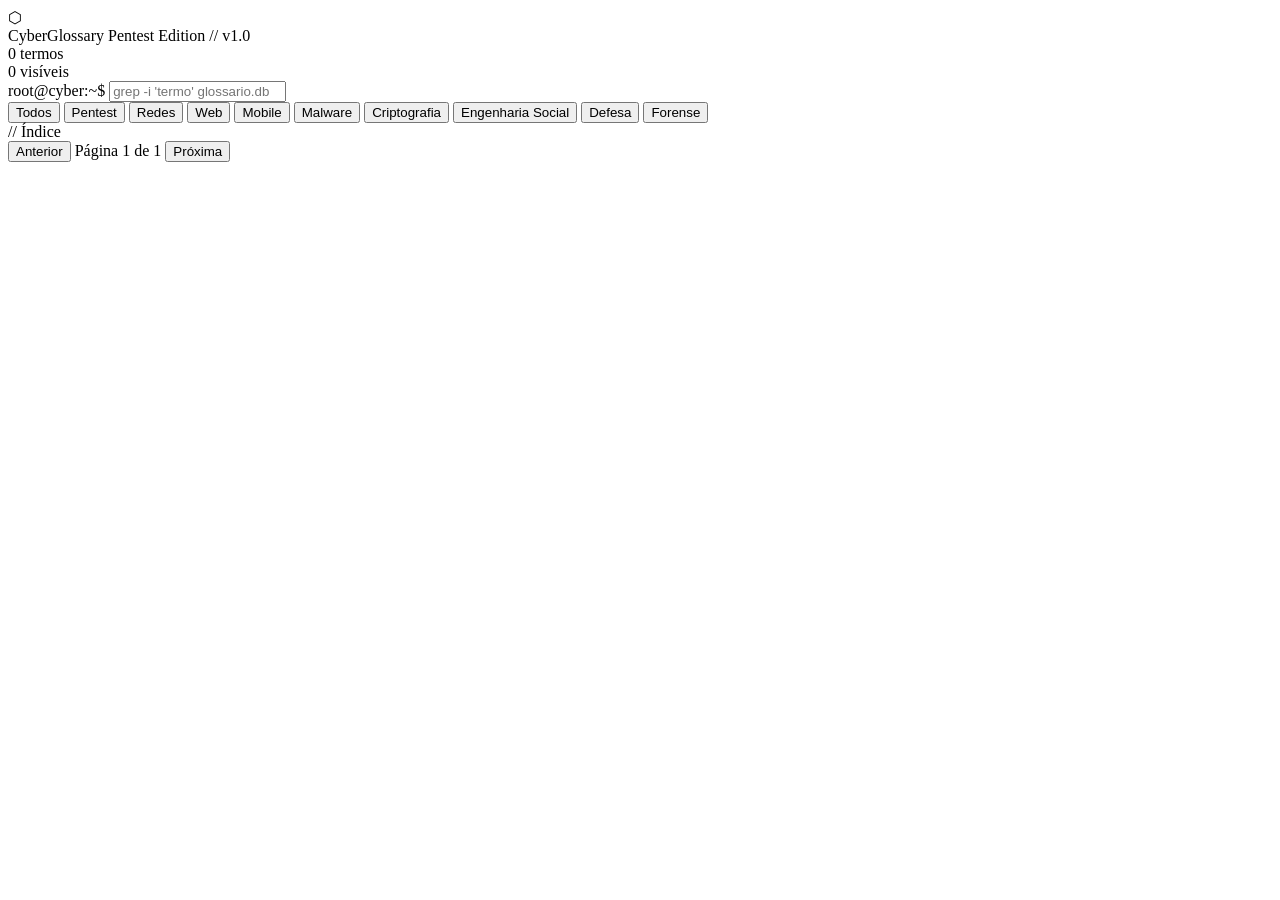
==== index.html @ d35398b7 "feat: add initial HTML structure for CyberGlossary Pentest Edition" ====
<!DOCTYPE html>
<html lang="pt-BR">

<head>
  <meta charset="UTF-8">
  <meta name="viewport" content="width=device-width, initial-scale=1.0">
  <title>Glossário Cyber // Pentest Edition</title>
  <link rel="stylesheet" href="assets/css/styles.css">
</head>

<body>

  <div class="header">
    <div class="header-top">
      <div class="logo">
        <div class="logo-icon">⬡</div>
        <div class="logo-text">
          <span class="logo-main">CyberGlossary</span>
          <span class="logo-sub">Pentest Edition // v1.0</span>
        </div>
      </div>
      <div class="stats">
        <div class="stat-item">
          <span class="stat-num" id="total-count">0</span>
          <span>termos</span>
        </div>
        <div class="stat-item">
          <span class="stat-num" id="visible-count">0</span>
          <span>visíveis</span>
        </div>
      </div>
    </div>
    <div class="search-bar">
      <span class="search-prompt">root@cyber:~$</span>
      <input type="text" class="search-input" id="searchInput" placeholder="grep -i 'termo' glossario.db"
        autocomplete="off" spellcheck="false">
      <span class="search-count" id="searchCount"></span>
    </div>
  </div>

  <div class="filters" id="filterBar">
    <button class="filter-btn active" data-filter="all">Todos</button>
    <button class="filter-btn" data-filter="pentest">Pentest</button>
    <button class="filter-btn" data-filter="network">Redes</button>
    <button class="filter-btn" data-filter="web">Web</button>
    <button class="filter-btn" data-filter="mobile">Mobile</button>
    <button class="filter-btn" data-filter="malware">Malware</button>
    <button class="filter-btn" data-filter="crypto">Criptografia</button>
    <button class="filter-btn" data-filter="social">Engenharia Social</button>
    <button class="filter-btn" data-filter="defense">Defesa</button>
    <button class="filter-btn" data-filter="forensics">Forense</button>
  </div>

  <div class="main">
    <div class="sidebar">
      <div class="sidebar-title">// Índice</div>
      <div id="letterIndex"></div>
    </div>
    <div class="content" id="glossaryContent"></div>
  </div>

  <div class="pagination" id="paginationBar">
    <button class="page-btn" id="prevPageBtn" type="button">Anterior</button>
    <span class="page-info" id="pageInfo">Página 1 de 1</span>
    <button class="page-btn" id="nextPageBtn" type="button">Próxima</button>
  </div>

  <script src="assets/js/app.js"></script>
</body>

</html>
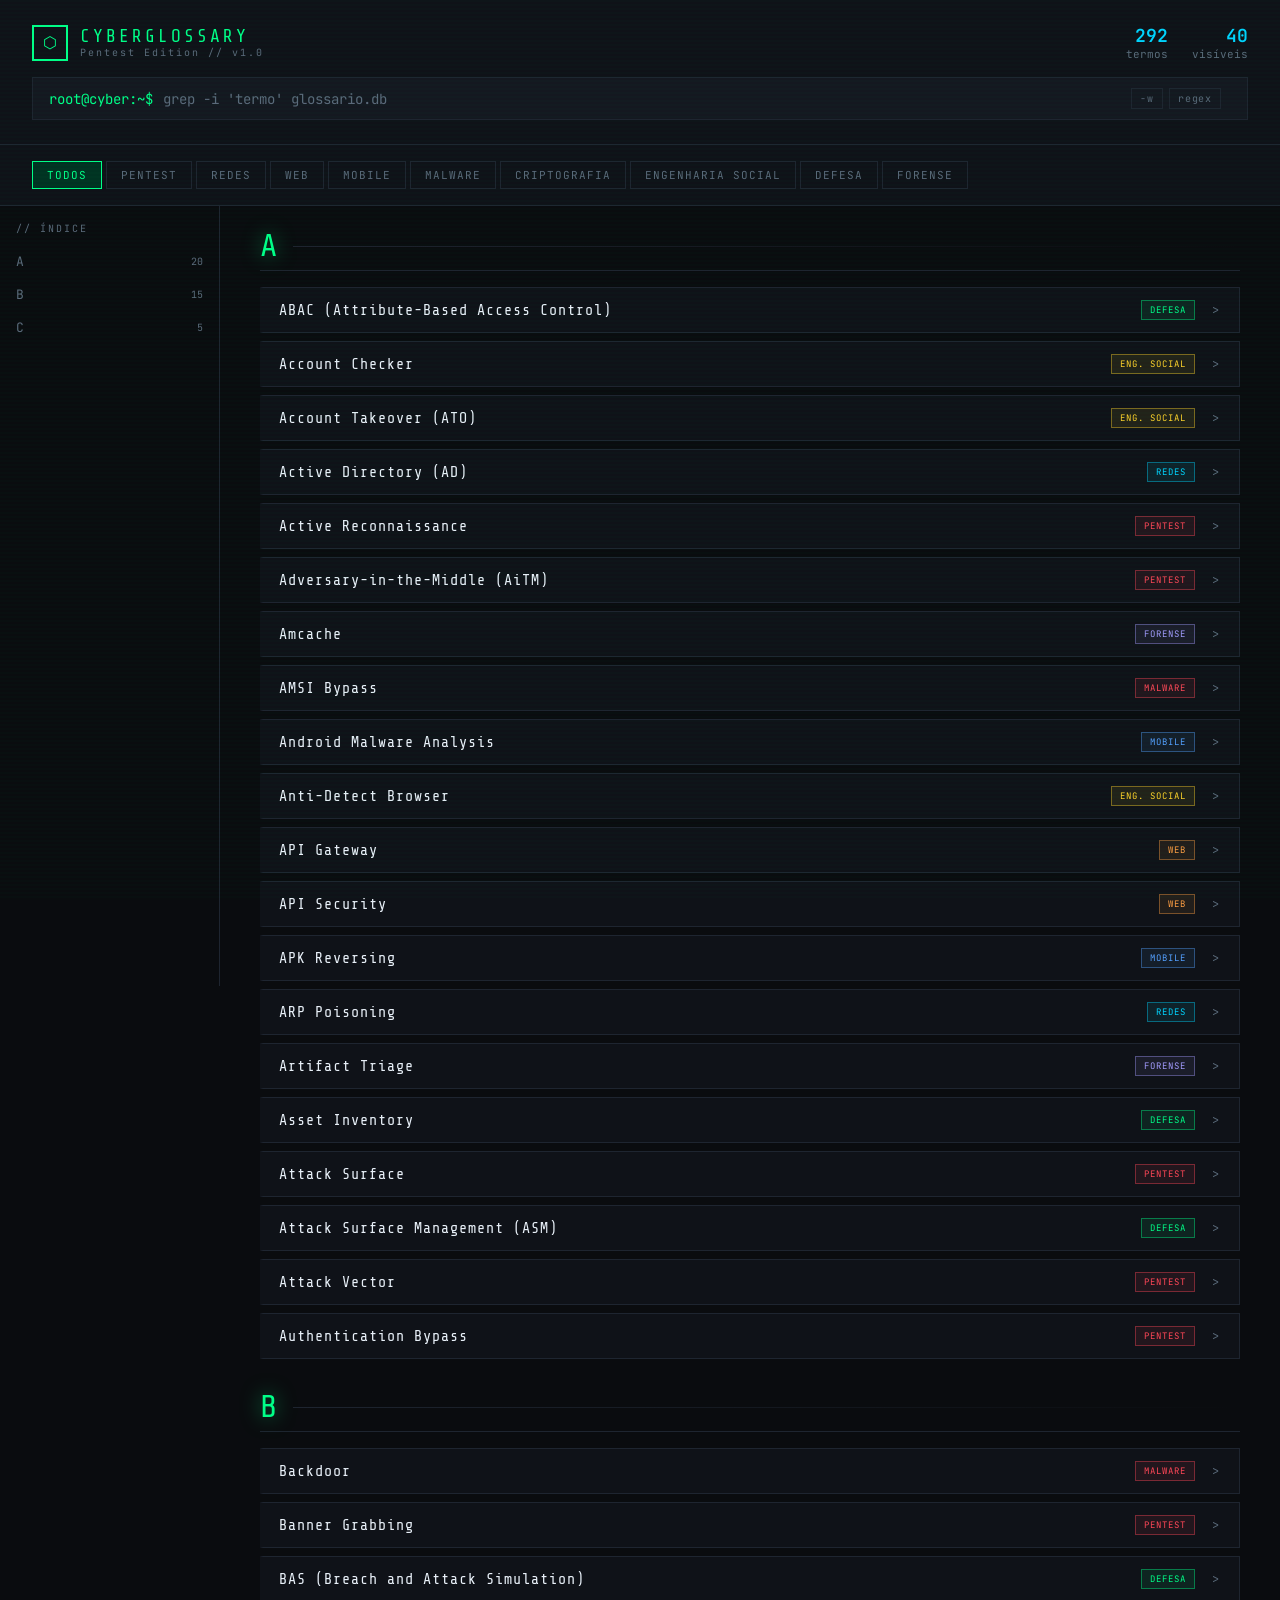
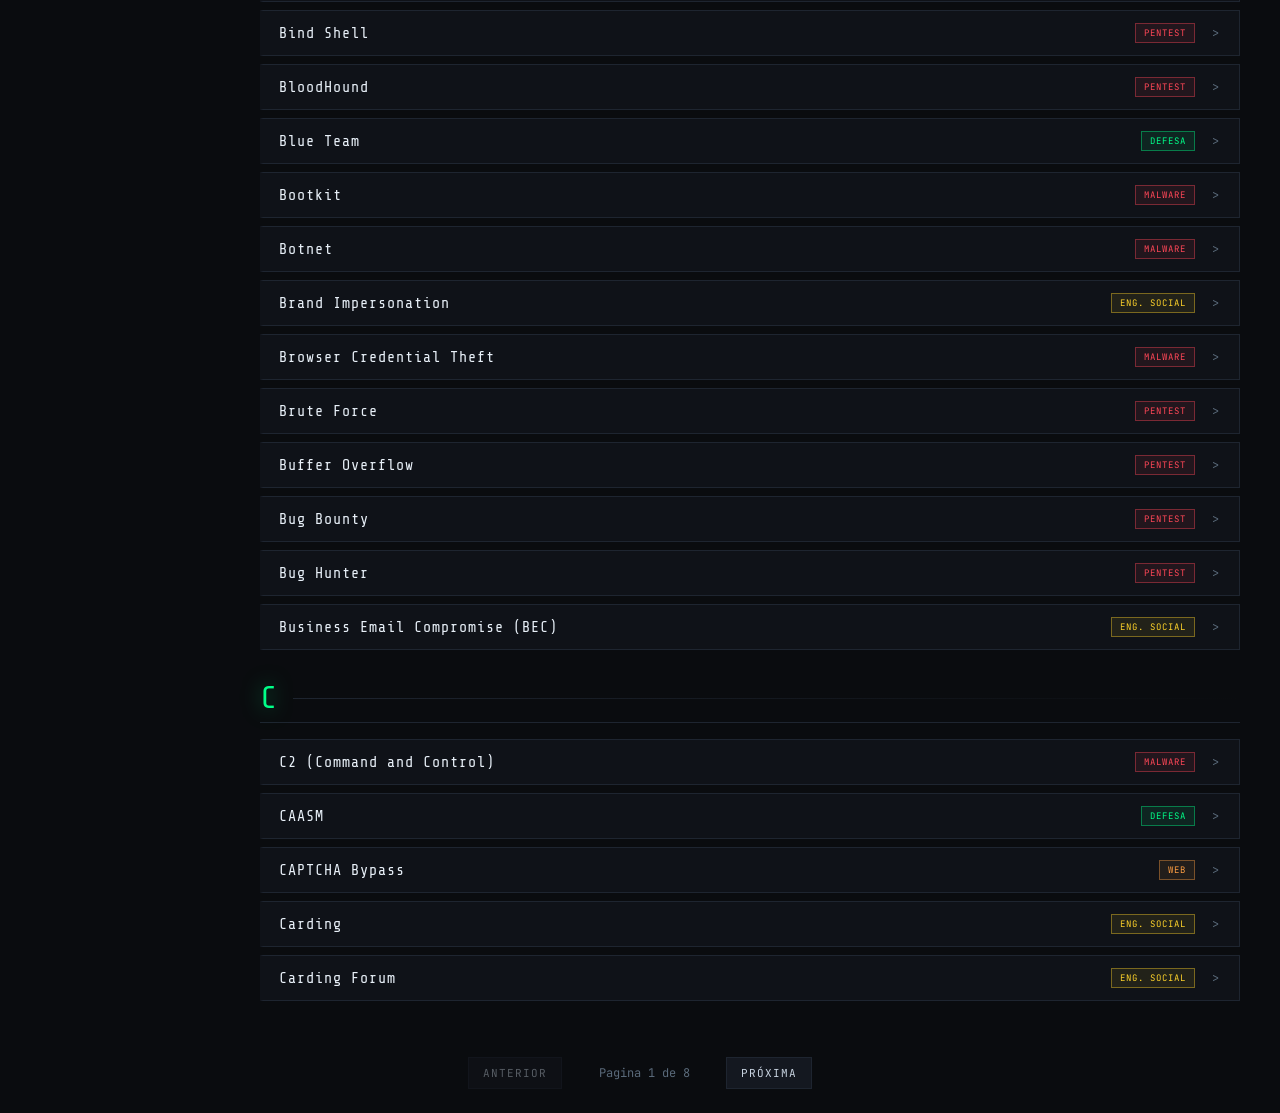
==== commit f6ac8e3f: "feat: add search options for word and regex toggles in search bar" ====
--- a/index.html
+++ b/index.html
@@ -34,6 +34,10 @@
       <span class="search-prompt">root@cyber:~$</span>
       <input type="text" class="search-input" id="searchInput" placeholder="grep -i 'termo' glossario.db"
         autocomplete="off" spellcheck="false">
+      <div class="search-options" id="searchOptions">
+        <button class="search-toggle" id="wordToggle" type="button">-w</button>
+        <button class="search-toggle" id="regexToggle" type="button">regex</button>
+      </div>
       <span class="search-count" id="searchCount"></span>
     </div>
   </div>
--- a/assets/css/styles.css
+++ b/assets/css/styles.css
@@ -0,0 +1,635 @@
+@import url('https://fonts.googleapis.com/css2?family=JetBrains+Mono:wght@300;400;600;700&family=Share+Tech+Mono&display=swap');
+
+:root {
+    --bg: #0a0c0f;
+    --bg2: #0f1218;
+    --bg3: #141820;
+    --border: #1e2530;
+    --green: #00ff88;
+    --green-dim: #00cc6a;
+    --green-dark: #003322;
+    --cyan: #00d4ff;
+    --red: #ff4757;
+    --yellow: #ffd32a;
+    --purple: #9c88ff;
+    --text: #c8d3e0;
+    --text-dim: #5a6a7a;
+    --text-bright: #e8f0f8;
+}
+
+* {
+    margin: 0;
+    padding: 0;
+    box-sizing: border-box;
+}
+
+body {
+    background: var(--bg);
+    color: var(--text);
+    font-family: 'JetBrains Mono', monospace;
+    min-height: 100vh;
+    overflow-x: hidden;
+}
+
+/* Scanline overlay */
+body::before {
+    content: '';
+    position: fixed;
+    top: 0;
+    left: 0;
+    right: 0;
+    bottom: 0;
+    background: repeating-linear-gradient(0deg,
+            transparent,
+            transparent 2px,
+            rgba(0, 255, 136, 0.015) 2px,
+            rgba(0, 255, 136, 0.015) 4px);
+    pointer-events: none;
+    z-index: 100;
+}
+
+/* Header */
+.header {
+    border-bottom: 1px solid var(--border);
+    padding: 24px 32px;
+    background: var(--bg2);
+    position: sticky;
+    top: 0;
+    z-index: 50;
+}
+
+.header-top {
+    display: flex;
+    align-items: center;
+    justify-content: space-between;
+    margin-bottom: 16px;
+}
+
+.logo {
+    display: flex;
+    align-items: center;
+    gap: 12px;
+}
+
+.logo-icon {
+    width: 36px;
+    height: 36px;
+    border: 2px solid var(--green);
+    display: flex;
+    align-items: center;
+    justify-content: center;
+    font-size: 16px;
+    color: var(--green);
+    animation: pulse 2s infinite;
+}
+
+@keyframes pulse {
+
+    0%,
+    100% {
+        box-shadow: 0 0 8px var(--green);
+    }
+
+    50% {
+        box-shadow: 0 0 20px var(--green), 0 0 40px rgba(0, 255, 136, 0.3);
+    }
+}
+
+.logo-text {
+    display: flex;
+    flex-direction: column;
+}
+
+.logo-main {
+    font-family: 'Share Tech Mono', monospace;
+    font-size: 18px;
+    color: var(--green);
+    letter-spacing: 3px;
+    text-transform: uppercase;
+}
+
+.logo-sub {
+    font-size: 10px;
+    color: var(--text-dim);
+    letter-spacing: 2px;
+}
+
+.stats {
+    display: flex;
+    gap: 24px;
+    font-size: 11px;
+    color: var(--text-dim);
+}
+
+.stat-item {
+    display: flex;
+    flex-direction: column;
+    align-items: flex-end;
+}
+
+.stat-num {
+    font-size: 18px;
+    color: var(--cyan);
+    font-weight: 600;
+}
+
+/* Search */
+.search-bar {
+    display: flex;
+    align-items: center;
+    background: var(--bg3);
+    border: 1px solid var(--border);
+    padding: 10px 16px;
+    gap: 10px;
+    transition: border-color 0.2s;
+}
+
+.search-bar:focus-within {
+    border-color: var(--green);
+    box-shadow: 0 0 12px rgba(0, 255, 136, 0.15);
+}
+
+.search-prompt {
+    color: var(--green);
+    font-size: 14px;
+    white-space: nowrap;
+}
+
+.search-input {
+    background: none;
+    border: none;
+    outline: none;
+    color: var(--text-bright);
+    font-family: 'JetBrains Mono', monospace;
+    font-size: 14px;
+    flex: 1;
+    caret-color: var(--green);
+}
+
+.search-input::placeholder {
+    color: var(--text-dim);
+}
+
+.search-count {
+    font-size: 11px;
+    color: var(--text-dim);
+    white-space: nowrap;
+}
+
+.search-options {
+    display: flex;
+    align-items: center;
+    gap: 6px;
+}
+
+.search-toggle {
+    background: transparent;
+    border: 1px solid var(--border);
+    color: var(--text-dim);
+    font-family: 'JetBrains Mono', monospace;
+    font-size: 10px;
+    letter-spacing: 0.8px;
+    padding: 3px 8px;
+    cursor: pointer;
+    transition: all 0.15s;
+}
+
+.search-toggle:hover {
+    border-color: var(--green-dim);
+    color: var(--green-dim);
+}
+
+.search-toggle.active {
+    border-color: var(--green);
+    color: var(--green);
+    background: rgba(0, 255, 136, 0.08);
+}
+
+/* Filter tabs */
+.filters {
+    display: flex;
+    gap: 4px;
+    padding: 16px 32px;
+    background: var(--bg2);
+    border-bottom: 1px solid var(--border);
+    flex-wrap: wrap;
+}
+
+.filter-btn {
+    background: none;
+    border: 1px solid var(--border);
+    color: var(--text-dim);
+    font-family: 'JetBrains Mono', monospace;
+    font-size: 11px;
+    padding: 6px 14px;
+    cursor: pointer;
+    letter-spacing: 1px;
+    text-transform: uppercase;
+    transition: all 0.15s;
+}
+
+.filter-btn:hover {
+    border-color: var(--green-dim);
+    color: var(--green-dim);
+}
+
+.filter-btn.active {
+    background: var(--green-dark);
+    border-color: var(--green);
+    color: var(--green);
+}
+
+/* Main content */
+.main {
+    display: grid;
+    grid-template-columns: 220px 1fr;
+    min-height: calc(100vh - 160px);
+}
+
+/* Sidebar index */
+.sidebar {
+    border-right: 1px solid var(--border);
+    padding: 16px 0;
+    position: sticky;
+    top: 120px;
+    height: calc(100vh - 120px);
+    overflow-y: auto;
+    scrollbar-width: thin;
+    scrollbar-color: var(--border) transparent;
+}
+
+.sidebar-title {
+    font-size: 10px;
+    color: var(--text-dim);
+    letter-spacing: 2px;
+    padding: 0 16px 12px;
+    text-transform: uppercase;
+}
+
+.letter-group {
+    margin-bottom: 4px;
+}
+
+.letter-link {
+    display: flex;
+    align-items: center;
+    justify-content: space-between;
+    padding: 6px 16px;
+    font-size: 13px;
+    color: var(--text-dim);
+    text-decoration: none;
+    cursor: pointer;
+    transition: all 0.15s;
+}
+
+.letter-link:hover,
+.letter-link.active {
+    color: var(--green);
+    background: rgba(0, 255, 136, 0.05);
+    padding-left: 20px;
+}
+
+.letter-link .count {
+    font-size: 10px;
+    color: var(--text-dim);
+}
+
+/* Content area */
+.content {
+    padding: 24px 40px;
+    overflow-y: auto;
+}
+
+/* Letter section */
+.letter-section {
+    margin-bottom: 32px;
+}
+
+.letter-header {
+    display: flex;
+    align-items: center;
+    gap: 16px;
+    margin-bottom: 16px;
+    padding-bottom: 8px;
+    border-bottom: 1px solid var(--border);
+}
+
+.letter-char {
+    font-family: 'Share Tech Mono', monospace;
+    font-size: 32px;
+    color: var(--green);
+    line-height: 1;
+    text-shadow: 0 0 20px rgba(0, 255, 136, 0.5);
+}
+
+.letter-line {
+    flex: 1;
+    height: 1px;
+    background: linear-gradient(90deg, var(--border), transparent);
+}
+
+/* Term card */
+.term-card {
+    background: var(--bg2);
+    border: 1px solid var(--border);
+    border-left: 3px solid transparent;
+    margin-bottom: 8px;
+    transition: all 0.2s;
+    cursor: pointer;
+}
+
+.term-card:hover {
+    border-left-color: var(--green);
+    background: var(--bg3);
+    transform: translateX(2px);
+}
+
+.term-card.expanded {
+    border-left-color: var(--cyan);
+    border-color: rgba(0, 212, 255, 0.3);
+}
+
+.term-header {
+    display: flex;
+    align-items: center;
+    padding: 12px 16px;
+    gap: 12px;
+}
+
+.term-name {
+    font-family: 'Share Tech Mono', monospace;
+    font-size: 15px;
+    color: var(--text-bright);
+    flex: 1;
+    letter-spacing: 1px;
+}
+
+.term-name mark {
+    background: rgba(0, 255, 136, 0.25);
+    color: var(--green);
+    padding: 0 2px;
+}
+
+.term-tag {
+    font-size: 9px;
+    padding: 3px 8px;
+    letter-spacing: 1px;
+    text-transform: uppercase;
+    border: 1px solid;
+}
+
+.tag-pentest {
+    color: var(--red);
+    border-color: rgba(255, 71, 87, 0.4);
+    background: rgba(255, 71, 87, 0.08);
+}
+
+.tag-network {
+    color: var(--cyan);
+    border-color: rgba(0, 212, 255, 0.4);
+    background: rgba(0, 212, 255, 0.08);
+}
+
+.tag-crypto {
+    color: var(--purple);
+    border-color: rgba(156, 136, 255, 0.4);
+    background: rgba(156, 136, 255, 0.08);
+}
+
+.tag-malware {
+    color: var(--red);
+    border-color: rgba(255, 71, 87, 0.4);
+    background: rgba(255, 71, 87, 0.08);
+}
+
+.tag-social {
+    color: var(--yellow);
+    border-color: rgba(255, 211, 42, 0.4);
+    background: rgba(255, 211, 42, 0.08);
+}
+
+.tag-defense {
+    color: var(--green);
+    border-color: rgba(0, 255, 136, 0.4);
+    background: rgba(0, 255, 136, 0.08);
+}
+
+.tag-web {
+    color: #ff9f43;
+    border-color: rgba(255, 159, 67, 0.4);
+    background: rgba(255, 159, 67, 0.08);
+}
+
+.tag-mobile {
+    color: #54a0ff;
+    border-color: rgba(84, 160, 255, 0.4);
+    background: rgba(84, 160, 255, 0.08);
+}
+
+.tag-forensics {
+    color: #a29bfe;
+    border-color: rgba(162, 155, 254, 0.4);
+    background: rgba(162, 155, 254, 0.08);
+}
+
+.term-toggle {
+    color: var(--text-dim);
+    font-size: 12px;
+    transition: transform 0.2s;
+    width: 16px;
+    text-align: center;
+}
+
+.term-card.expanded .term-toggle {
+    transform: rotate(90deg);
+    color: var(--cyan);
+}
+
+.term-body {
+    display: none;
+    padding: 0 16px 14px 16px;
+    border-top: 1px solid var(--border);
+    margin-top: 0;
+}
+
+.term-card.expanded .term-body {
+    display: block;
+}
+
+.term-def {
+    font-size: 13px;
+    color: var(--text);
+    line-height: 1.7;
+    padding-top: 12px;
+}
+
+.term-def .highlight {
+    color: var(--green-dim);
+}
+
+.term-def .cmd {
+    font-family: 'Share Tech Mono', monospace;
+    background: rgba(0, 0, 0, 0.4);
+    border: 1px solid var(--border);
+    padding: 1px 6px;
+    font-size: 12px;
+    color: var(--cyan);
+}
+
+.term-tools {
+    margin-top: 12px;
+    padding-top: 10px;
+    border-top: 1px dashed rgba(0, 212, 255, 0.25);
+}
+
+.tools-label {
+    color: var(--text-dim);
+    font-size: 11px;
+    margin-right: 8px;
+    letter-spacing: 0.5px;
+}
+
+/* Empty state */
+.empty-state {
+    text-align: center;
+    padding: 80px 20px;
+    color: var(--text-dim);
+}
+
+.empty-state .code {
+    font-size: 48px;
+    color: var(--border);
+    margin-bottom: 16px;
+}
+
+.empty-state p {
+    font-size: 13px;
+}
+
+.pagination {
+    display: flex;
+    align-items: center;
+    justify-content: center;
+    gap: 12px;
+    padding: 0 32px 24px;
+}
+
+.page-btn {
+    background: var(--bg3);
+    border: 1px solid var(--border);
+    color: var(--text);
+    font-family: 'JetBrains Mono', monospace;
+    font-size: 11px;
+    letter-spacing: 1px;
+    text-transform: uppercase;
+    padding: 8px 14px;
+    cursor: pointer;
+    transition: all 0.15s;
+}
+
+.page-btn:hover:not(:disabled) {
+    border-color: var(--green-dim);
+    color: var(--green);
+}
+
+.page-btn:disabled {
+    opacity: 0.4;
+    cursor: not-allowed;
+}
+
+.page-info {
+    min-width: 140px;
+    text-align: center;
+    color: var(--text-dim);
+    font-size: 12px;
+}
+
+/* Scrollbar */
+::-webkit-scrollbar {
+    width: 6px;
+}
+
+::-webkit-scrollbar-track {
+    background: transparent;
+}
+
+::-webkit-scrollbar-thumb {
+    background: var(--border);
+    border-radius: 3px;
+}
+
+::-webkit-scrollbar-thumb:hover {
+    background: var(--text-dim);
+}
+
+/* Animations */
+.term-card {
+    animation: fadeIn 0.3s ease;
+}
+
+@keyframes fadeIn {
+    from {
+        opacity: 0;
+        transform: translateX(-8px);
+    }
+
+    to {
+        opacity: 1;
+        transform: translateX(0);
+    }
+}
+
+.hidden {
+    display: none !important;
+}
+
+@media (max-width: 768px) {
+    .main {
+        grid-template-columns: 1fr;
+    }
+
+    .sidebar {
+        display: none;
+    }
+
+    .content {
+        padding: 16px;
+    }
+
+    .header {
+        padding: 16px;
+    }
+
+    .filters {
+        padding: 12px 16px;
+    }
+
+    .stats {
+        display: none;
+    }
+
+    .search-bar {
+        flex-wrap: wrap;
+        row-gap: 8px;
+    }
+
+    .search-options {
+        order: 3;
+        width: 100%;
+    }
+
+    .pagination {
+        padding: 0 16px 16px;
+        gap: 8px;
+    }
+
+    .page-btn {
+        padding: 7px 10px;
+        font-size: 10px;
+    }
+
+    .page-info {
+        min-width: 120px;
+        font-size: 11px;
+    }
+}
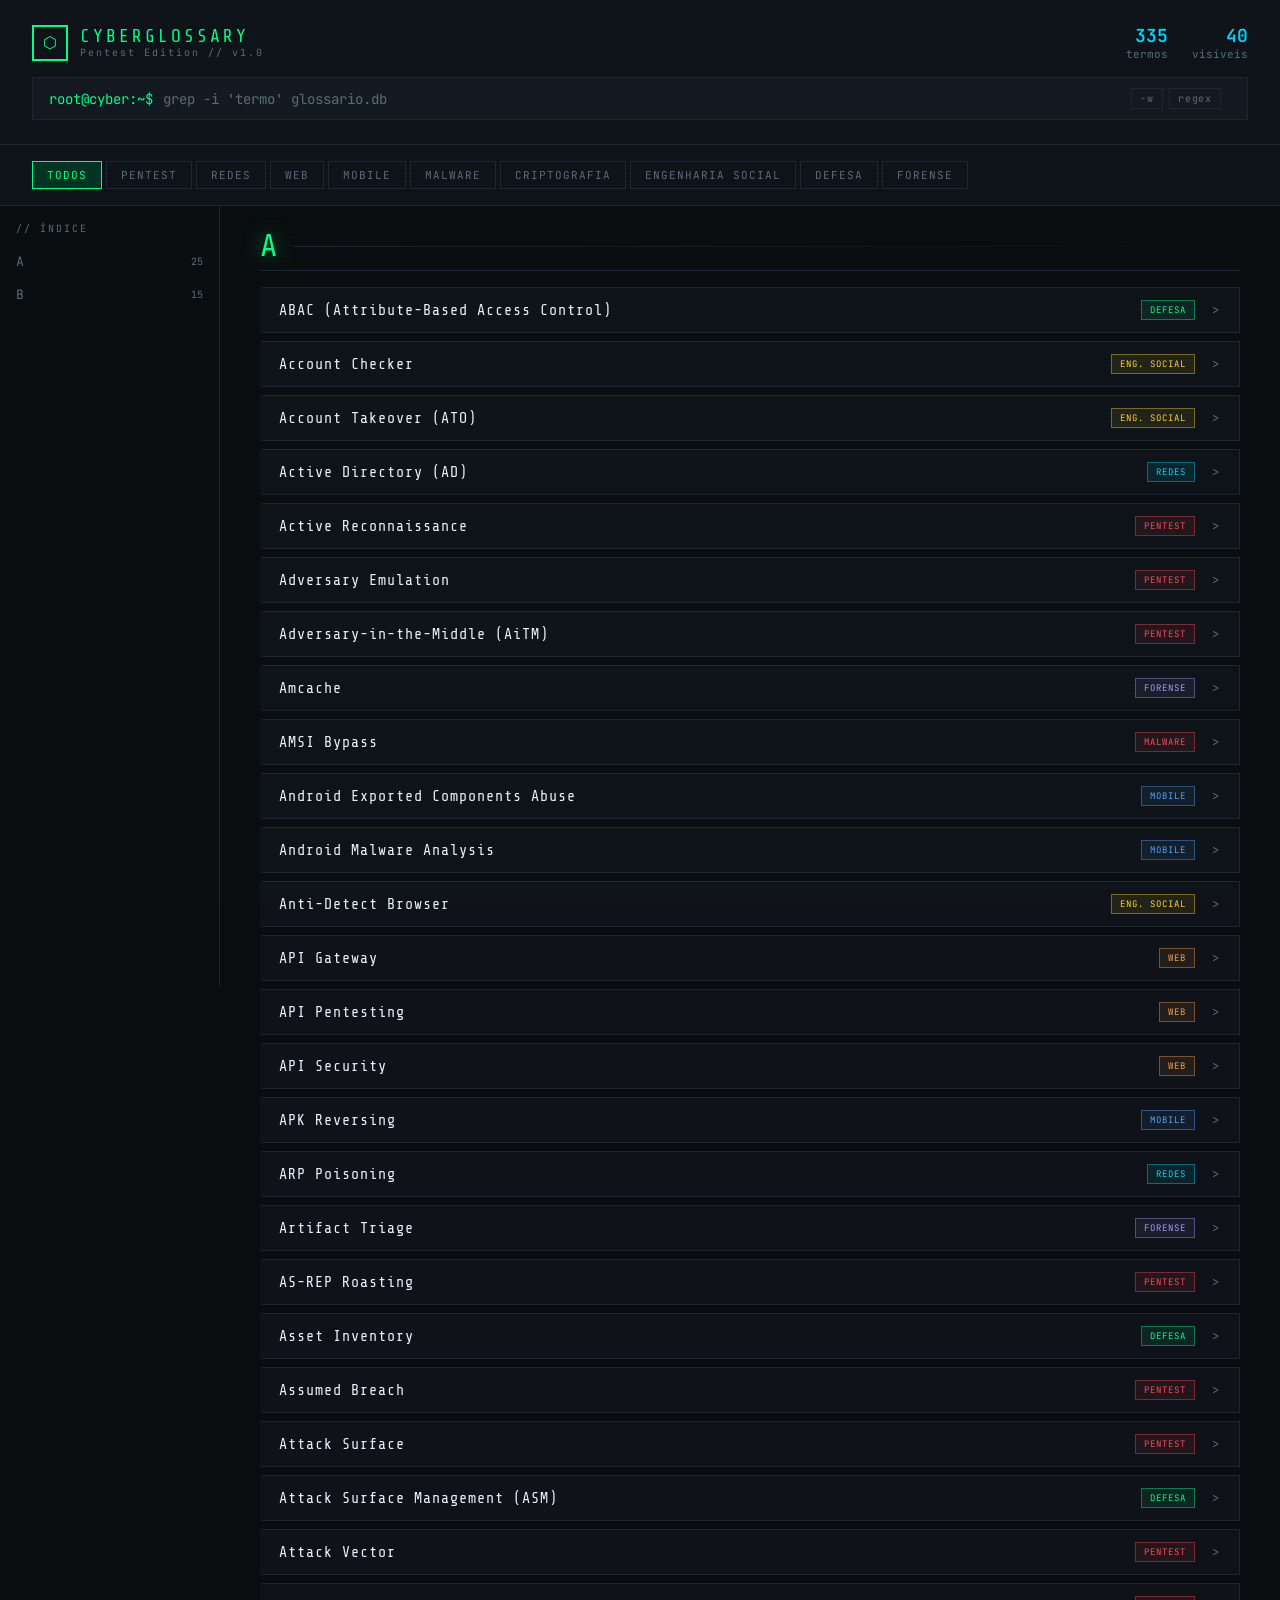
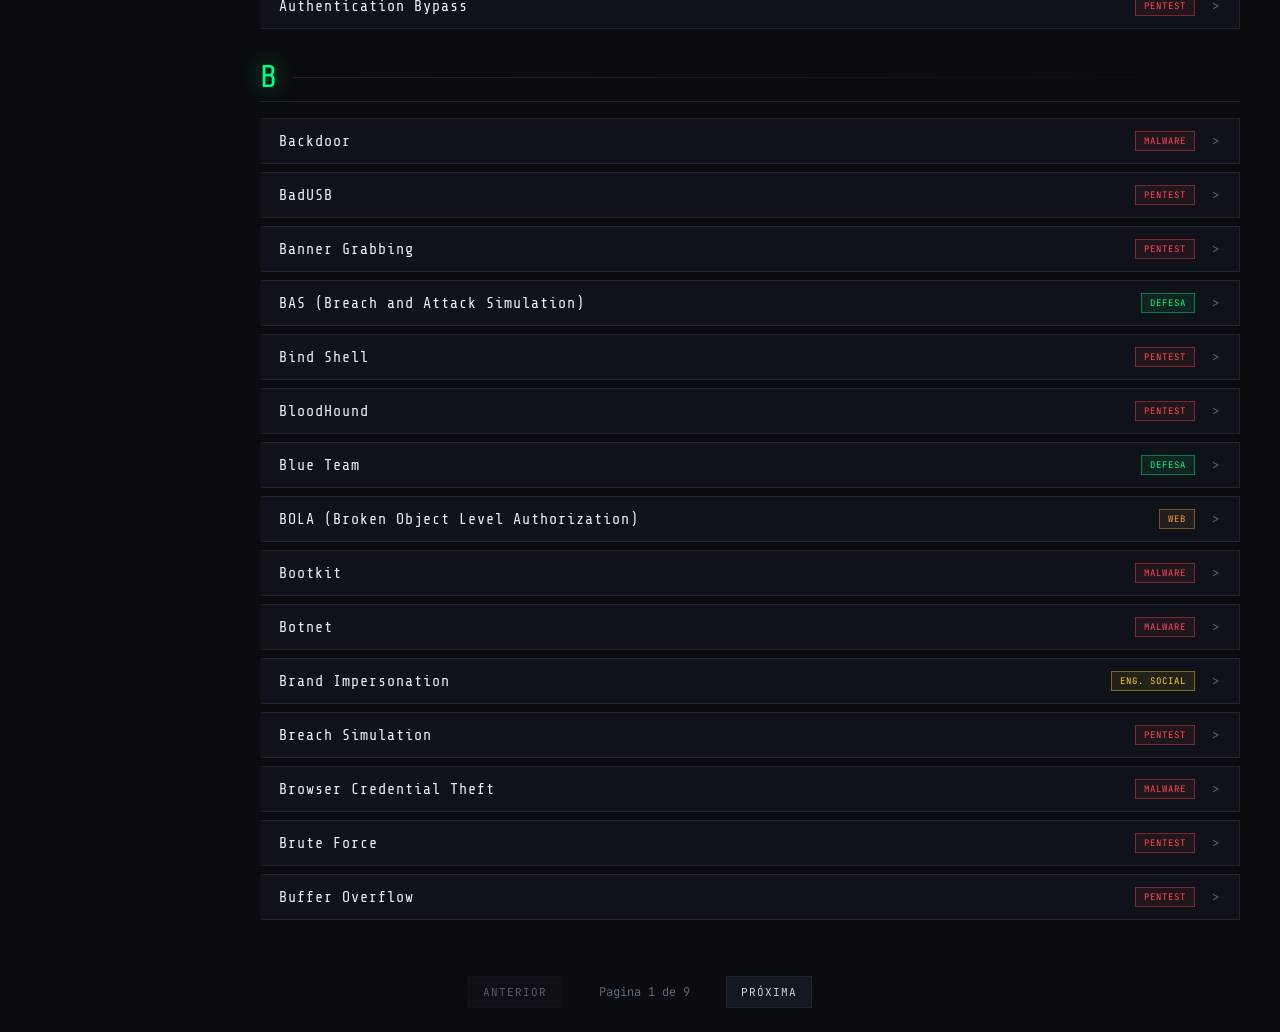
==== commit e776d036: "feat: enhance index.html with additional meta tags for SEO and social sharing" ====
--- a/index.html
+++ b/index.html
@@ -4,6 +4,37 @@
 <head>
   <meta charset="UTF-8">
   <meta name="viewport" content="width=device-width, initial-scale=1.0">
+  <meta name="description"
+    content="Glossário Cyber com foco em Pentest e Red Team em laboratório: termos, ferramentas associadas e exemplos práticos para estudo.">
+  <meta name="keywords"
+    content="cybersecurity, pentest, red team, glossary, glossário, segurança, web security, malware, forense, DFIR">
+  <meta name="author" content="CyberGlossary">
+  <meta name="robots" content="index, follow">
+  <meta name="theme-color" content="#0a0c0f">
+  <meta name="color-scheme" content="dark">
+
+  <meta property="og:type" content="website">
+  <meta property="og:locale" content="pt_BR">
+  <meta property="og:title" content="Glossário Cyber // Pentest Edition">
+  <meta property="og:description"
+    content="Termos de cibersegurança com foco em Pentest e Red Team acadêmico, com ferramentas e exemplos em laboratório.">
+  <meta property="og:site_name" content="CyberGlossary">
+  <meta property="og:image" content="assets/img/og-card.svg">
+  <meta property="og:image:type" content="image/svg+xml">
+  <meta property="og:image:width" content="1200">
+  <meta property="og:image:height" content="630">
+
+  <meta name="twitter:card" content="summary_large_image">
+  <meta name="twitter:title" content="Glossário Cyber // Pentest Edition">
+  <meta name="twitter:description"
+    content="Glossário de cibersegurança com termos, ferramentas e exemplos práticos para laboratório.">
+  <meta name="twitter:image" content="assets/img/og-card.svg">
+
+  <link rel="preconnect" href="https://fonts.googleapis.com">
+  <link rel="preconnect" href="https://fonts.gstatic.com" crossorigin>
+  <link rel="icon" type="image/svg+xml"
+    href="data:image/svg+xml,%3Csvg xmlns='http://www.w3.org/2000/svg' viewBox='0 0 64 64'%3E%3Crect width='64' height='64' rx='12' fill='%230a0c0f'/%3E%3Cpath d='M32 8 52 20v24L32 56 12 44V20Z' fill='none' stroke='%2300ff88' stroke-width='4'/%3E%3C/svg%3E">
+  <link rel="canonical" href="./">
   <title>Glossário Cyber // Pentest Edition</title>
   <link rel="stylesheet" href="assets/css/styles.css">
 </head>
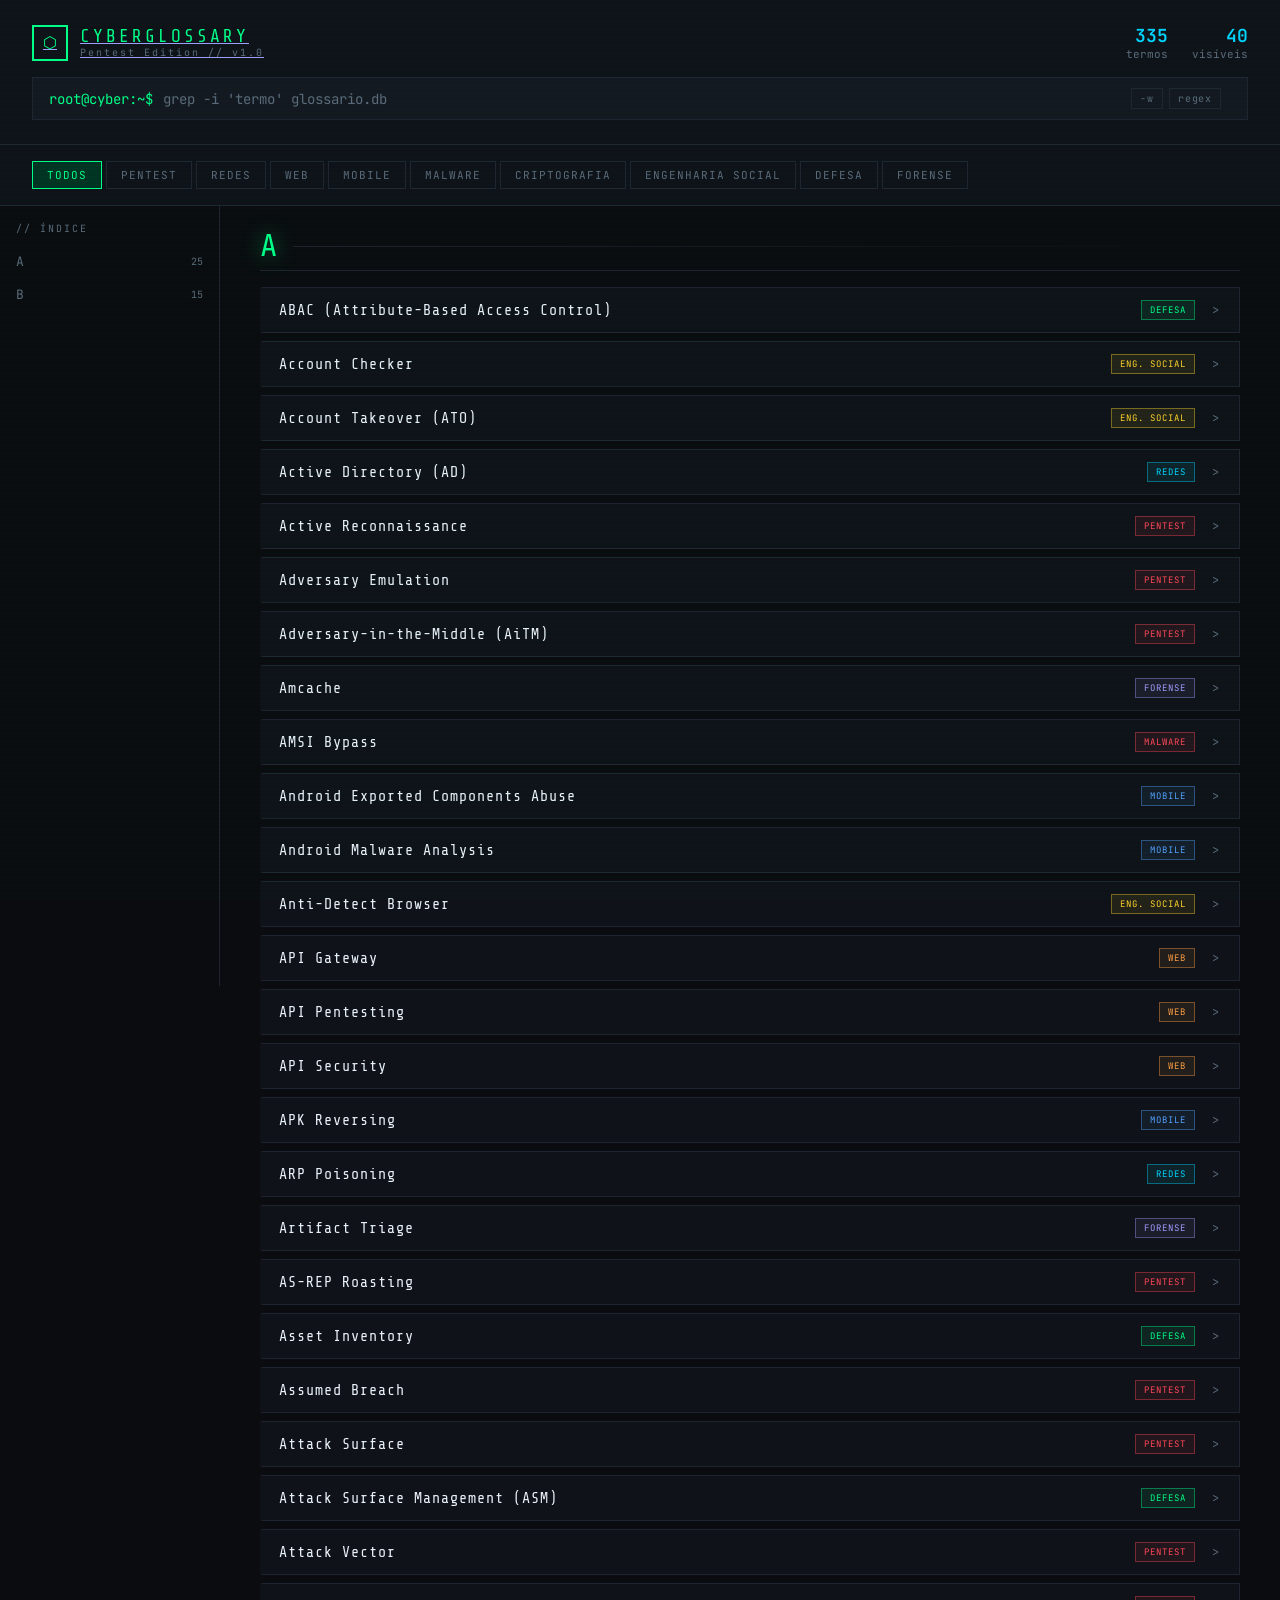
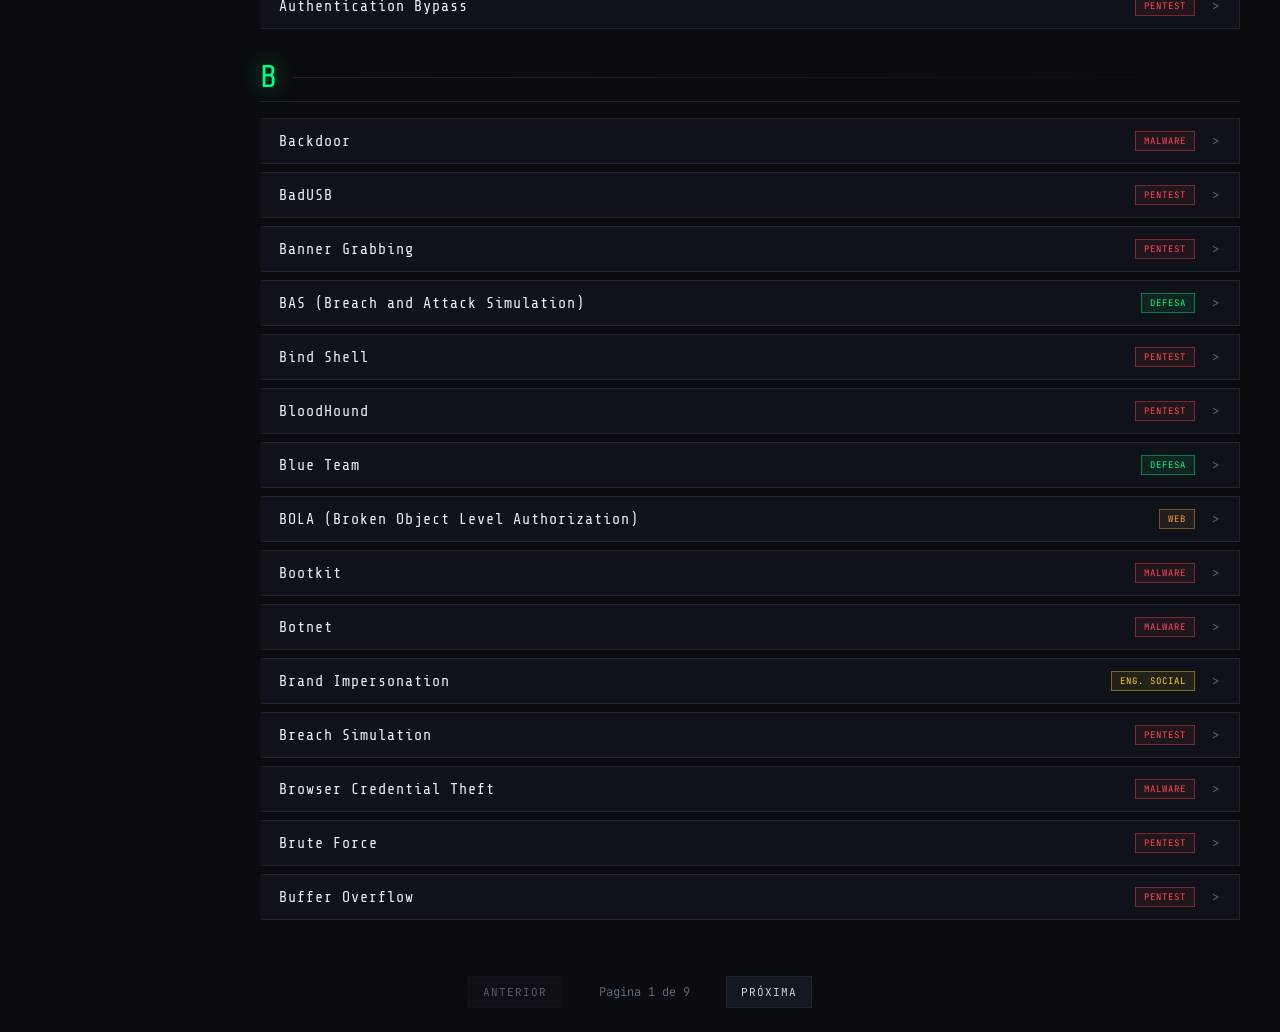
==== commit 444b3c2b: "feat: update logo element to be a link for improved navigation" ====
--- a/index.html
+++ b/index.html
@@ -15,11 +15,11 @@
 
   <meta property="og:type" content="website">
   <meta property="og:locale" content="pt_BR">
-  <meta property="og:title" content="Glossário Cyber // Pentest Edition">
+  <meta property="og:title" content="Glossário Cyber ∆ Pentest Edition">
   <meta property="og:description"
     content="Termos de cibersegurança com foco em Pentest e Red Team acadêmico, com ferramentas e exemplos em laboratório.">
   <meta property="og:site_name" content="CyberGlossary">
-  <meta property="og:image" content="assets/img/og-card.svg">
+  <meta property="og:image" content="https://0x03c1.github.io/cyber-glossary/assets/img/og-card.svg">
   <meta property="og:image:type" content="image/svg+xml">
   <meta property="og:image:width" content="1200">
   <meta property="og:image:height" content="630">
@@ -28,7 +28,7 @@
   <meta name="twitter:title" content="Glossário Cyber // Pentest Edition">
   <meta name="twitter:description"
     content="Glossário de cibersegurança com termos, ferramentas e exemplos práticos para laboratório.">
-  <meta name="twitter:image" content="assets/img/og-card.svg">
+  <meta name="twitter:image" content="https://0x03c1.github.io/cyber-glossary/assets/img/og-card.svg">
 
   <link rel="preconnect" href="https://fonts.googleapis.com">
   <link rel="preconnect" href="https://fonts.gstatic.com" crossorigin>
@@ -43,13 +43,13 @@
 
   <div class="header">
     <div class="header-top">
-      <div class="logo">
+      <a class="logo" href="./" aria-label="Ir para a página inicial">
         <div class="logo-icon">⬡</div>
         <div class="logo-text">
           <span class="logo-main">CyberGlossary</span>
           <span class="logo-sub">Pentest Edition // v1.0</span>
         </div>
-      </div>
+      </a>
       <div class="stats">
         <div class="stat-item">
           <span class="stat-num" id="total-count">0</span>
--- a/assets/css/styles.css
+++ b/assets/css/styles.css
@@ -482,6 +482,14 @@
     border-top: 1px dashed rgba(0, 212, 255, 0.25);
 }
 
+.term-lab {
+    margin-top: 10px;
+    padding-top: 8px;
+    border-top: 1px dashed rgba(0, 255, 136, 0.2);
+    color: var(--text);
+    font-size: 12px;
+}
+
 .tools-label {
     color: var(--text-dim);
     font-size: 11px;
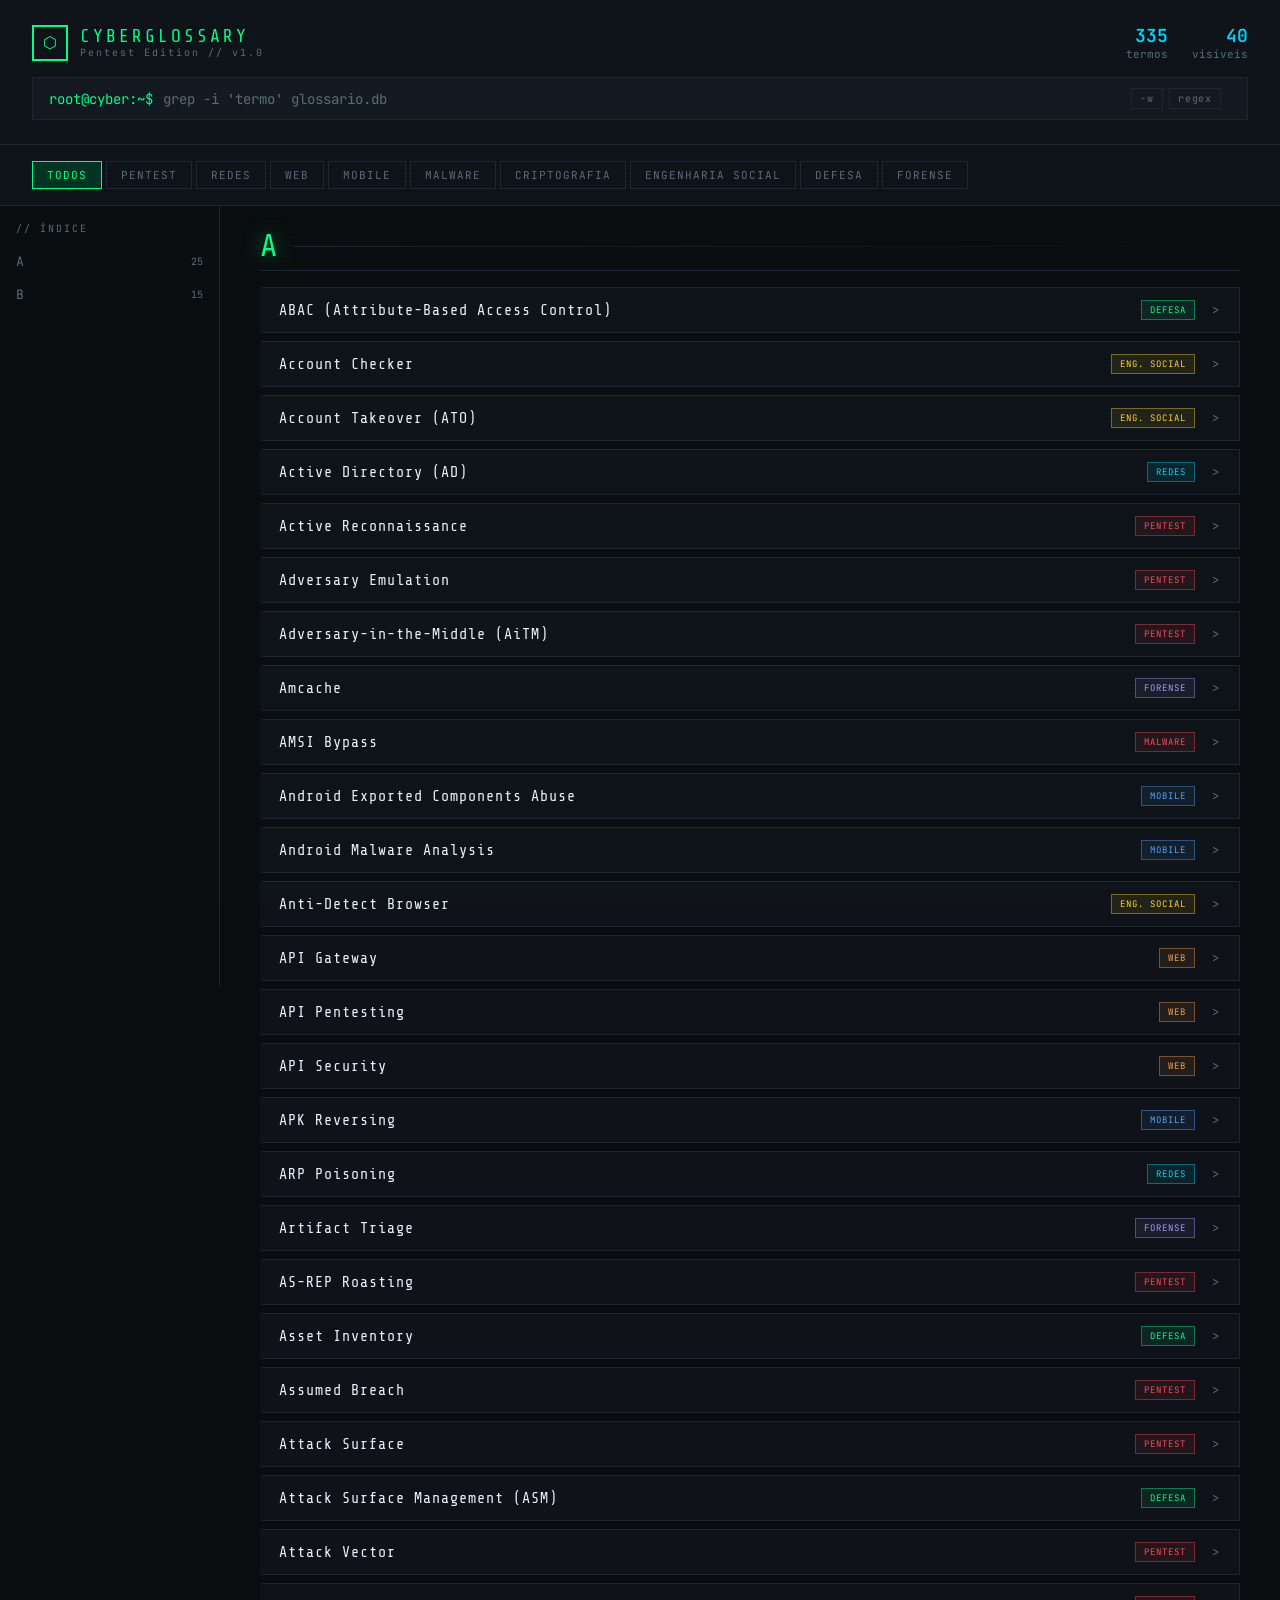
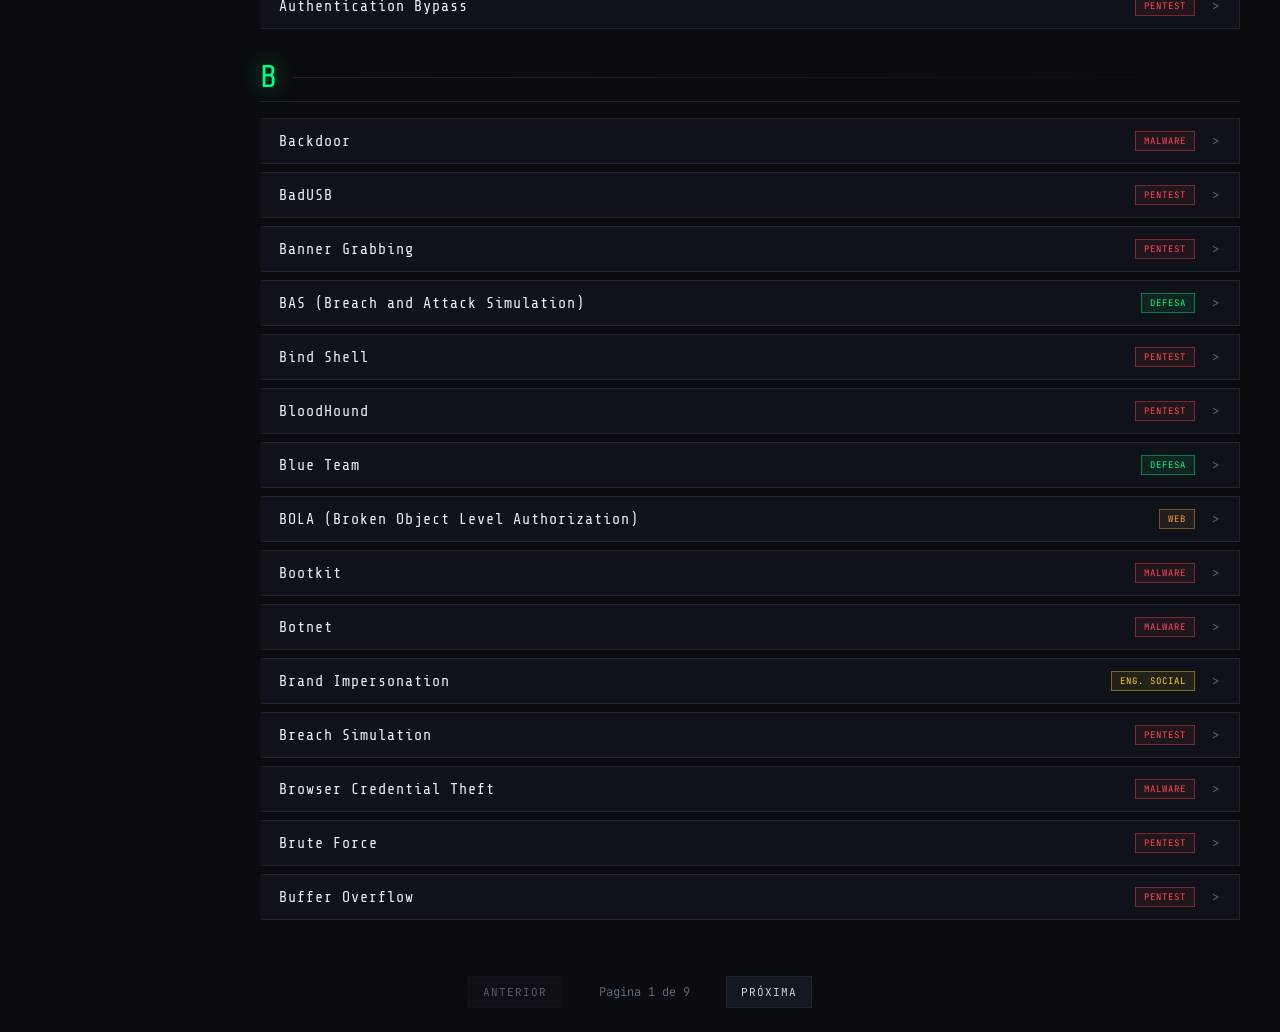
==== commit a6a36919: "feat: add Open Graph PNG image for social sharing and update image references in index.html" ====
--- a/index.html
+++ b/index.html
@@ -19,8 +19,8 @@
   <meta property="og:description"
     content="Termos de cibersegurança com foco em Pentest e Red Team acadêmico, com ferramentas e exemplos em laboratório.">
   <meta property="og:site_name" content="CyberGlossary">
-  <meta property="og:image" content="https://0x03c1.github.io/cyber-glossary/assets/img/og-card.svg">
-  <meta property="og:image:type" content="image/svg+xml">
+  <meta property="og:image" content="https://0x03c1.github.io/cyber-glossary/assets/img/og-card.png">
+  <meta property="og:image:type" content="image/png">
   <meta property="og:image:width" content="1200">
   <meta property="og:image:height" content="630">
 
@@ -28,7 +28,7 @@
   <meta name="twitter:title" content="Glossário Cyber // Pentest Edition">
   <meta name="twitter:description"
     content="Glossário de cibersegurança com termos, ferramentas e exemplos práticos para laboratório.">
-  <meta name="twitter:image" content="https://0x03c1.github.io/cyber-glossary/assets/img/og-card.svg">
+  <meta name="twitter:image" content="https://0x03c1.github.io/cyber-glossary/assets/img/og-card.png">
 
   <link rel="preconnect" href="https://fonts.googleapis.com">
   <link rel="preconnect" href="https://fonts.gstatic.com" crossorigin>
--- a/assets/css/styles.css
+++ b/assets/css/styles.css
@@ -69,6 +69,20 @@
     display: flex;
     align-items: center;
     gap: 12px;
+    text-decoration: none;
+    color: inherit;
+    cursor: pointer;
+}
+
+.logo:hover .logo-main,
+.logo:focus-visible .logo-main {
+    color: var(--green-dim);
+}
+
+.logo:hover .logo-icon,
+.logo:focus-visible .logo-icon {
+    border-color: var(--green-dim);
+    box-shadow: 0 0 10px rgba(0, 255, 136, 0.2);
 }
 
 .logo-icon {
